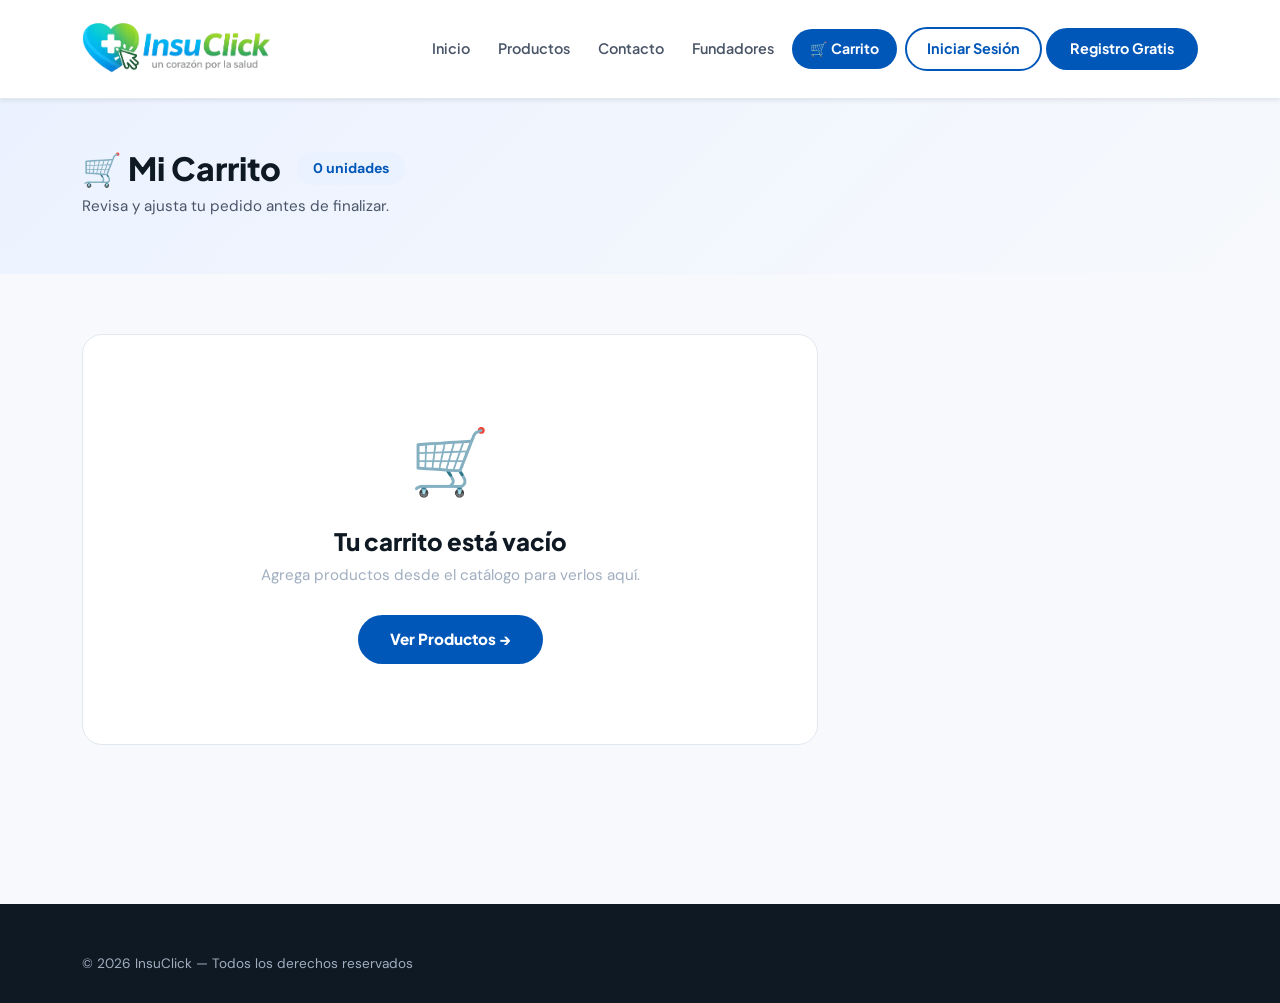
==== carrito.html @ 4cfe907f "proyecto insuclick final" ====
<!DOCTYPE html>
<html lang="es">
<head>
  <meta charset="UTF-8">
  <meta name="viewport" content="width=device-width, initial-scale=1.0">
  <title>Carrito de Compras — InsuClick</title>
  <link rel="icon" href="img/favicon.png">
  <link href="https://cdn.jsdelivr.net/npm/bootstrap@5.3.3/dist/css/bootstrap.min.css" rel="stylesheet">
  <link rel="stylesheet" href="css/styles.css">
  <style>
    /* ---- Layout de dos columnas ---- */
    .cart-page { padding: 60px 0 90px; background: #F7F9FC; min-height: 70vh; }

    /* ---- Fila de producto ---- */
    .cart-item {
      background: #fff;
      border-radius: 16px;
      border: 1px solid #E2E8F0;
      padding: 20px 24px;
      margin-bottom: 16px;
      display: flex;
      align-items: center;
      gap: 20px;
      transition: box-shadow .2s;
    }
    .cart-item:hover { box-shadow: 0 4px 20px rgba(0,87,184,.08); }
    .cart-item-img {
      width: 80px; height: 80px;
      object-fit: contain;
      border-radius: 10px;
      border: 1px solid #E2E8F0;
      background: #F7F9FC;
      flex-shrink: 0;
      padding: 6px;
    }
    .cart-item-info { flex: 1; min-width: 0; }
    .cart-item-info h6 { font-weight: 700; font-size: 1rem; margin-bottom: 4px; white-space: nowrap; overflow: hidden; text-overflow: ellipsis; }
    .cart-item-info .unit-price { color: #A0AEC0; font-size: .85rem; }

    /* Selector de cantidad en carrito */
    .cart-qty-selector {
      display: flex;
      align-items: center;
      gap: 0;
      border: 1.5px solid #E2E8F0;
      border-radius: 50px;
      overflow: hidden;
      width: 120px;
      flex-shrink: 0;
    }
    .cart-qty-btn {
      width: 36px; height: 36px;
      background: #F7F9FC;
      border: none;
      font-size: 1.1rem;
      font-weight: 700;
      color: #0057B8;
      cursor: pointer;
      transition: background .2s;
    }
    .cart-qty-btn:hover { background: #EBF2FF; }
    .cart-qty-input {
      width: 100%;
      border: none;
      text-align: center;
      font-weight: 700;
      font-size: .9rem;
      color: #0F1923;
      background: #fff;
      outline: none;
      -moz-appearance: textfield;
    }
    .cart-qty-input::-webkit-outer-spin-button,
    .cart-qty-input::-webkit-inner-spin-button { -webkit-appearance: none; }

    .cart-item-subtotal {
      font-weight: 800;
      font-size: 1.05rem;
      color: #0057B8;
      font-family: 'Plus Jakarta Sans', sans-serif;
      width: 110px;
      text-align: right;
      flex-shrink: 0;
    }
    .btn-remove-item {
      background: none;
      border: none;
      color: #A0AEC0;
      font-size: 1.2rem;
      cursor: pointer;
      padding: 4px 6px;
      border-radius: 8px;
      transition: color .2s, background .2s;
      flex-shrink: 0;
    }
    .btn-remove-item:hover { color: #E53E3E; background: #FFF5F5; }

    /* ---- Panel resumen ---- */
    .cart-summary {
      background: #fff;
      border-radius: 20px;
      border: 1px solid #E2E8F0;
      padding: 32px 28px;
      position: sticky;
      top: 90px;
    }
    .cart-summary h4 { font-weight: 800; font-size: 1.2rem; margin-bottom: 24px; }
    .summary-row {
      display: flex;
      justify-content: space-between;
      align-items: center;
      padding: 10px 0;
      border-bottom: 1px solid #F0F4F8;
      font-size: .92rem;
      color: #4A5568;
    }
    .summary-row:last-of-type { border: none; }
    .summary-total {
      display: flex;
      justify-content: space-between;
      align-items: center;
      padding: 16px 0 0;
      border-top: 2px solid #E2E8F0;
      margin-top: 8px;
    }
    .summary-total span:first-child { font-weight: 800; font-size: 1rem; }
    .summary-total span:last-child  { font-weight: 800; font-size: 1.4rem; color: #0057B8; font-family: 'Plus Jakarta Sans',sans-serif; }
    .btn-checkout {
      width: 100%;
      background: #0057B8;
      color: #fff;
      border: none;
      border-radius: 50px;
      padding: 15px;
      font-weight: 800;
      font-family: 'Plus Jakarta Sans', sans-serif;
      font-size: 1rem;
      cursor: pointer;
      transition: background .2s, transform .2s;
      margin-top: 20px;
    }
    .btn-checkout:hover { background: #003E8A; transform: translateY(-2px); }
    .btn-clear-cart {
      width: 100%;
      background: none;
      border: 1.5px solid #E2E8F0;
      color: #A0AEC0;
      border-radius: 50px;
      padding: 11px;
      font-weight: 700;
      font-size: .88rem;
      cursor: pointer;
      transition: all .2s;
      margin-top: 10px;
    }
    .btn-clear-cart:hover { border-color: #E53E3E; color: #E53E3E; }

    /* ---- Empty state ---- */
    .cart-empty {
      text-align: center;
      padding: 80px 20px;
      background: #fff;
      border-radius: 20px;
      border: 1px solid #E2E8F0;
    }
    .cart-empty .empty-icon { font-size: 4rem; margin-bottom: 16px; }
    .cart-empty h4 { font-weight: 800; color: #0F1923; margin-bottom: 8px; }
    .cart-empty p { color: #A0AEC0; font-size: .95rem; margin-bottom: 28px; }

    /* ---- Modal pedido ---- */
    @media (max-width: 768px) {
      .cart-item { flex-wrap: wrap; }
      .cart-item-subtotal { width: auto; }
      .cart-summary { position: static; margin-top: 24px; }
    }
  </style>
</head>
<body>

<nav class="navbar navbar-expand-lg navbar-light bg-white shadow-sm" id="main-navbar"></nav>

<!-- HEADER -->
<section style="background:linear-gradient(135deg,#EBF2FF,#f7f9fc); padding:50px 0 40px;">
  <div class="container">
    <div class="d-flex align-items-center gap-3 flex-wrap">
      <h1 style="font-size:2rem;font-weight:800;margin:0;">🛒 Mi Carrito</h1>
      <span id="header-count" style="background:#EBF2FF;color:#0057B8;font-weight:700;font-size:.88rem;
        padding:6px 16px;border-radius:50px;"></span>
    </div>
    <p style="color:#4A5568;font-size:.95rem;margin-top:8px;">
      Revisa y ajusta tu pedido antes de finalizar.
    </p>
  </div>
</section>

<!-- CONTENIDO PRINCIPAL -->
<section class="cart-page">
  <div class="container">
    <div class="row g-4">

      <!-- Lista de ítems -->
      <div class="col-lg-8">
        <div id="cart-items-container"></div>
      </div>

      <!-- Resumen -->
      <div class="col-lg-4">
        <div class="cart-summary" id="cart-summary-panel">
          <h4>Resumen del pedido</h4>
          <div id="summary-rows"></div>
          <div class="summary-total">
            <span>Total</span>
            <span id="summary-total-price">$ 0</span>
          </div>
          <button class="btn-checkout" onclick="openCheckout()">
            Realizar Pedido →
          </button>
          <button class="btn-clear-cart" onclick="clearCart()">
            🗑️ Vaciar carrito
          </button>
          <p style="color:#A0AEC0;font-size:.78rem;text-align:center;margin-top:14px;line-height:1.5;">
            Al hacer clic en "Realizar Pedido" enviaremos<br>tu solicitud al proveedor por WhatsApp.
          </p>
        </div>
      </div>

    </div>
  </div>
</section>

<!-- MODAL CONFIRMACIÓN DE PEDIDO -->
<div class="modal fade" id="checkoutModal" tabindex="-1" aria-hidden="true">
  <div class="modal-dialog modal-dialog-centered" style="max-width:480px;">
    <div class="modal-content" style="border-radius:20px;border:none;padding:8px;">
      <div class="modal-header" style="border-bottom:1px solid #E2E8F0;padding:20px 28px;">
        <h5 class="modal-title" style="font-family:'Plus Jakarta Sans',sans-serif;font-weight:800;">
          📋 Confirmar Pedido
        </h5>
        <button type="button" class="btn-close" data-bs-dismiss="modal"></button>
      </div>
      <div class="modal-body" style="padding:28px;">
        <p style="color:#4A5568;font-size:.92rem;margin-bottom:20px;">
          Completa tus datos para enviar el pedido al proveedor.
        </p>
        <div class="mb-3">
          <label class="form-label">Nombre completo *</label>
          <input type="text" class="form-control" id="co-nombre" placeholder="Tu nombre">
          <div class="form-error">El nombre es obligatorio.</div>
        </div>
        <div class="mb-3">
          <label class="form-label">Teléfono / WhatsApp *</label>
          <input type="tel" class="form-control" id="co-telefono" placeholder="300 000 0000">
          <div class="form-error">Teléfono inválido.</div>
        </div>
        <div class="mb-3">
          <label class="form-label">Correo electrónico</label>
          <input type="email" class="form-control" id="co-email" placeholder="correo@ejemplo.com">
        </div>
        <div class="mb-3">
          <label class="form-label">Dirección de entrega *</label>
          <textarea class="form-control" id="co-direccion" rows="2" placeholder="Calle, barrio, ciudad..."></textarea>
          <div class="form-error">La dirección es obligatoria.</div>
        </div>
        <div class="mb-0">
          <label class="form-label">Nota adicional</label>
          <textarea class="form-control" id="co-nota" rows="2" placeholder="Instrucciones especiales, urgencia..."></textarea>
        </div>

        <!-- Resumen mini -->
        <div style="background:#F7F9FC;border-radius:12px;padding:16px;margin-top:20px;">
          <p style="font-weight:700;font-size:.85rem;margin-bottom:10px;color:#0F1923;">Resumen del pedido:</p>
          <div id="mini-summary"></div>
          <div style="border-top:1px solid #E2E8F0;margin-top:10px;padding-top:10px;display:flex;justify-content:space-between;">
            <strong style="font-size:.92rem;">Total</strong>
            <strong id="mini-total" style="color:#0057B8;font-family:'Plus Jakarta Sans',sans-serif;"></strong>
          </div>
        </div>
      </div>
      <div class="modal-footer" style="border-top:1px solid #E2E8F0;padding:16px 28px;gap:10px;">
        <button type="button" class="btn btn-light" data-bs-dismiss="modal">Cancelar</button>
        <button type="button" onclick="confirmOrder()"
          style="background:#0057B8;color:#fff;border:none;border-radius:50px;padding:11px 28px;
          font-weight:800;font-family:'Plus Jakarta Sans',sans-serif;font-size:.92rem;cursor:pointer;">
          ✅ Confirmar Pedido
        </button>
      </div>
    </div>
  </div>
</div>

<!-- MODAL ÉXITO -->
<div class="modal fade" id="successModal" tabindex="-1" aria-hidden="true" data-bs-backdrop="static">
  <div class="modal-dialog modal-dialog-centered" style="max-width:420px;">
    <div class="modal-content" style="border-radius:20px;border:none;text-align:center;padding:20px;">
      <div class="modal-body" style="padding:40px 28px;">
        <div style="font-size:4rem;margin-bottom:16px;">🎉</div>
        <h4 style="font-weight:800;margin-bottom:10px;">¡Pedido enviado!</h4>
        <p style="color:#4A5568;font-size:.95rem;margin-bottom:24px;">
          Tu solicitud fue recibida. El proveedor se pondrá en contacto contigo pronto.
        </p>
        <p style="background:#F0FFF4;border-radius:10px;padding:14px;font-size:.85rem;color:#276749;">
          📱 También puedes escribirnos directamente por WhatsApp al <strong>(+57) 300 000 0000</strong>
        </p>
        <button onclick="goToProducts()"
          style="background:#0057B8;color:#fff;border:none;border-radius:50px;padding:13px 32px;
          font-weight:800;font-family:'Plus Jakarta Sans',sans-serif;font-size:.95rem;cursor:pointer;margin-top:20px;width:100%;">
          Seguir Comprando
        </button>
      </div>
    </div>
  </div>
</div>

<!-- FOOTER -->
<footer class="footer-section">
  <div class="container">
    <div class="footer-bottom" style="margin-top:0;padding-top:0;border:none;">
      <span>© 2026 InsuClick — Todos los derechos reservados</span>
    </div>
  </div>
</footer>

<script src="https://cdn.jsdelivr.net/npm/bootstrap@5.3.3/dist/js/bootstrap.bundle.min.js"></script>
<script src="js/auth.js"></script>
<script src="js/products.js"></script>
<script src="js/cart.js"></script>
<script src="js/ui.js"></script>
<script>
  UI.renderNavbar('cart');

  const checkoutModal = new bootstrap.Modal(document.getElementById('checkoutModal'));
  const successModal  = new bootstrap.Modal(document.getElementById('successModal'));

  /* -------- Render del carrito -------- */
  function renderCart() {
    const items = Cart.list();
    const headerCount = document.getElementById('header-count');
    headerCount.textContent = `${Cart.totalUnits()} unidades`;

    const container = document.getElementById('cart-items-container');

    if (!items.length) {
      container.innerHTML = `
        <div class="cart-empty">
          <div class="empty-icon">🛒</div>
          <h4>Tu carrito está vacío</h4>
          <p>Agrega productos desde el catálogo para verlos aquí.</p>
          <a href="productos.html"
            style="background:#0057B8;color:#fff;border-radius:50px;padding:13px 32px;
            font-weight:800;font-family:'Plus Jakarta Sans',sans-serif;font-size:.95rem;
            display:inline-block;text-decoration:none;">
            Ver Productos →
          </a>
        </div>`;
      document.getElementById('cart-summary-panel').style.display = 'none';
      return;
    }

    document.getElementById('cart-summary-panel').style.display = 'block';

    container.innerHTML = items.map(item => `
      <div class="cart-item" id="item-row-${item.id}">
        <img src="${item.imagen}" alt="${item.nombre}" class="cart-item-img">
        <div class="cart-item-info">
          <h6>${item.nombre}</h6>
          <span class="unit-price">${Products.formatPrice(item.precio)} / unidad</span>
        </div>
        <div class="cart-qty-selector">
          <button class="cart-qty-btn" onclick="cartChangeQty(${item.id}, -1)">−</button>
          <input class="cart-qty-input" type="number"
                 id="cart-qty-${item.id}"
                 value="${item.cantidad}" min="1" max="${item.stock}"
                 onchange="cartSetQty(${item.id}, ${item.stock})">
          <button class="cart-qty-btn" onclick="cartChangeQty(${item.id}, +1)">+</button>
        </div>
        <div class="cart-item-subtotal">
          ${Products.formatPrice(item.precio * item.cantidad)}
        </div>
        <button class="btn-remove-item" onclick="removeItem(${item.id})" title="Eliminar">✕</button>
      </div>
    `).join('');

    renderSummary(items);
  }

  function renderSummary(items) {
    const rows = document.getElementById('summary-rows');
    const totalEl = document.getElementById('summary-total-price');
    rows.innerHTML = items.map(i => `
      <div class="summary-row">
        <span style="max-width:180px;overflow:hidden;text-overflow:ellipsis;white-space:nowrap;">${i.nombre}</span>
        <span style="flex-shrink:0;margin-left:8px;">${i.cantidad} × ${Products.formatPrice(i.precio)}</span>
      </div>
    `).join('');
    totalEl.textContent = Products.formatPrice(Cart.totalPrice());
  }

  /* -------- Controles de cantidad -------- */
  function cartChangeQty(id, delta) {
    const item  = Cart.list().find(i => i.id === id);
    if (!item) return;
    const newQty = Math.max(1, Math.min(item.cantidad + delta, item.stock));
    Cart.setQty(id, newQty);
    renderCart();
  }

  function cartSetQty(id, maxStock) {
    const input = document.getElementById(`cart-qty-${id}`);
    let val = parseInt(input.value);
    if (isNaN(val) || val < 1) val = 1;
    if (val > maxStock) val = maxStock;
    Cart.setQty(id, val);
    renderCart();
  }

  function removeItem(id) {
    Cart.remove(id);
    UI.toast('Producto eliminado del carrito.', 'warning', 2500);
    renderCart();
  }

  function clearCart() {
    if (!Cart.list().length) return;
    Cart.clear();
    UI.toast('Carrito vaciado.', 'info', 2000);
    renderCart();
  }

  /* -------- Checkout -------- */
  function openCheckout() {
    if (!Cart.list().length) return;

    // Autocompletar si hay sesión
    const user = Auth.currentUser();
    if (user) {
      document.getElementById('co-nombre').value   = user.nombre;
      document.getElementById('co-email').value    = user.email;
      document.getElementById('co-telefono').value = user.telefono || '';
    }

    // Mini resumen en el modal
    const items = Cart.list();
    document.getElementById('mini-summary').innerHTML = items.map(i => `
      <div style="display:flex;justify-content:space-between;font-size:.83rem;color:#4A5568;margin-bottom:5px;">
        <span>${i.nombre} × ${i.cantidad}</span>
        <span>${Products.formatPrice(i.precio * i.cantidad)}</span>
      </div>
    `).join('');
    document.getElementById('mini-total').textContent = Products.formatPrice(Cart.totalPrice());

    checkoutModal.show();
  }

  function confirmOrder() {
    const nombre    = document.getElementById('co-nombre');
    const telefono  = document.getElementById('co-telefono');
    const direccion = document.getElementById('co-direccion');

    let valid = true;
    if (!UI.validateField(nombre,   { required: true, minLen: 3 })) valid = false;
    if (!UI.validateField(telefono, { required: true, tel: true })) valid = false;
    if (!UI.validateField(direccion,{ required: true, minLen: 5 })) valid = false;
    if (!valid) return;

    // Aquí iría la llamada al backend. Por ahora simulamos el envío.
    checkoutModal.hide();
    setTimeout(() => {
      Cart.clear();
      successModal.show();
    }, 400);
  }

  function goToProducts() {
    window.location.href = 'productos.html';
  }

  /* -------- Actualizar cuando cambia el carrito -------- */
  window.addEventListener('cart:updated', renderCart);

  renderCart();
</script>
</body>
</html>
---- css/styles.css ----
/* ========================================= */
/* VARIABLES DE COLOR Y TIPOGRAFÍA           */
/* ========================================= */

@import url('https://fonts.googleapis.com/css2?family=Plus+Jakarta+Sans:wght@400;500;600;700;800&family=DM+Sans:wght@300;400;500&display=swap');

:root {
  --primary:       #0057B8;
  --primary-dark:  #003E8A;
  --primary-light: #EBF2FF;
  --accent:        #00C6A2;
  --accent-dark:   #009E82;
  --danger:        #E53E3E;
  --warning:       #F6AD55;
  --success:       #38A169;
  --text-dark:     #0F1923;
  --text-mid:      #4A5568;
  --text-light:    #A0AEC0;
  --bg-light:      #F7F9FC;
  --bg-white:      #FFFFFF;
  --border:        #E2E8F0;
  --shadow-sm:     0 2px 8px rgba(0,87,184,.08);
  --shadow-md:     0 6px 24px rgba(0,87,184,.13);
  --shadow-lg:     0 16px 48px rgba(0,87,184,.16);
  --radius:        16px;
  --radius-sm:     10px;
  --radius-pill:   50px;
  --transition:    .25s cubic-bezier(.4,0,.2,1);
  --font-head:     'Plus Jakarta Sans', sans-serif;
  --font-body:     'DM Sans', sans-serif;
}

/* ========================================= */
/* RESET Y BASE                              */
/* ========================================= */

*, *::before, *::after { box-sizing: border-box; }

body {
  margin: 0; padding: 0;
  font-family: var(--font-body);
  color: var(--text-dark);
  background: var(--bg-white);
  overflow-x: hidden;
}

img { max-width: 100%; display: block; }

a { text-decoration: none; color: inherit; }

h1,h2,h3,h4,h5,h6 { font-family: var(--font-head); }

/* ========================================= */
/* NAVBAR                                    */
/* ========================================= */

.navbar {
  padding: 14px 0;
  background: rgba(255,255,255,.95) !important;
  backdrop-filter: blur(12px);
  border-bottom: 1px solid var(--border);
  position: sticky;
  top: 0;
  z-index: 1000;
  transition: box-shadow var(--transition);
}

.navbar.scrolled { box-shadow: var(--shadow-md); }

.logo-img { height: 60px; width: auto; object-fit: contain; }

.nav-link {
  font-family: var(--font-head);
  font-weight: 600;
  font-size: .9rem;
  color: var(--text-mid) !important;
  padding: 8px 14px !important;
  border-radius: var(--radius-sm);
  transition: color var(--transition), background var(--transition);
}

.nav-link:hover,
.nav-link.active {
  color: var(--primary) !important;
  background: var(--primary-light);
}

.nav-link.active {
  font-weight: 700;
}

.btn-nav-register {
  background: var(--primary);
  color: #fff !important;
  border-radius: var(--radius-pill);
  padding: 10px 24px !important;
  font-weight: 700;
  font-family: var(--font-head);
  transition: background var(--transition), transform var(--transition);
  border: none;
}
.btn-nav-register:hover {
  background: var(--primary-dark);
  color: #fff !important;
  transform: translateY(-2px);
}

/* Botón login */
.btn-nav-login {
  border: 2px solid var(--primary);
  color: var(--primary) !important;
  border-radius: var(--radius-pill);
  padding: 9px 20px !important;
  font-weight: 700;
  font-family: var(--font-head);
  transition: all var(--transition);
  background: transparent;
}
.btn-nav-login:hover {
  background: var(--primary-light);
  transform: translateY(-2px);
}

/* Usuario autenticado en nav */
.nav-user-info {
  display: flex;
  align-items: center;
  gap: 10px;
  font-family: var(--font-head);
  font-weight: 600;
  font-size: .88rem;
  color: var(--text-mid);
}
.nav-user-avatar {
  width: 36px; height: 36px;
  border-radius: 50%;
  background: var(--primary);
  color: #fff;
  display: flex; align-items: center; justify-content: center;
  font-size: .85rem;
  font-weight: 700;
}
.btn-logout {
  background: none;
  border: none;
  color: var(--danger);
  font-weight: 600;
  font-size: .85rem;
  cursor: pointer;
  padding: 4px 8px;
  border-radius: 6px;
  transition: background var(--transition);
}
.btn-logout:hover { background: #FFF5F5; }

/* ========================================= */
/* HERO BANNER                               */
/* ========================================= */

.hero-banner { width: 100%; overflow: hidden; position: relative; }

.banner-img {
  width: 100%;
  height: 78vh;
  object-fit: cover;
  display: block;
}

/* ========================================= */
/* SECCIÓN TÍTULOS                           */
/* ========================================= */

.section-title {
  text-align: center;
  margin-bottom: 50px;
}
.section-title h2 {
  font-size: 2.2rem;
  font-weight: 800;
  color: var(--text-dark);
  margin-bottom: 10px;
}
.section-title p {
  color: var(--text-mid);
  font-size: 1.05rem;
  max-width: 500px;
  margin: 0 auto;
}
.section-badge {
  display: inline-block;
  background: var(--primary-light);
  color: var(--primary);
  font-family: var(--font-head);
  font-weight: 700;
  font-size: .78rem;
  letter-spacing: .06em;
  text-transform: uppercase;
  padding: 6px 16px;
  border-radius: var(--radius-pill);
  margin-bottom: 14px;
}

/* ========================================= */
/* TARJETAS PRODUCTO                         */
/* ========================================= */

.products-section { padding: 90px 0; }

.product-card {
  background: var(--bg-white);
  padding: 32px 24px;
  border-radius: var(--radius);
  text-align: center;
  box-shadow: var(--shadow-sm);
  border: 1px solid var(--border);
  transition: transform var(--transition), box-shadow var(--transition);
  margin-bottom: 28px;
  height: 100%;
  display: flex; flex-direction: column; align-items: center;
}
.product-card:hover {
  transform: translateY(-8px);
  box-shadow: var(--shadow-md);
}
.product-img {
  width: 140px; height: 140px;
  object-fit: contain;
  margin-bottom: 20px;
}
.product-card h5 {
  font-size: 1.1rem;
  font-weight: 700;
  margin-bottom: 6px;
  color: var(--text-dark);
}
.product-card p {
  color: var(--text-mid);
  font-size: .92rem;
  flex: 1;
  margin-bottom: 18px;
}
.product-price {
  font-size: 1.3rem;
  font-weight: 800;
  color: var(--primary);
  font-family: var(--font-head);
  margin-bottom: 14px;
}
.btn-product {
  background: var(--primary);
  color: #fff;
  border: none;
  border-radius: var(--radius-pill);
  padding: 10px 22px;
  font-weight: 700;
  font-family: var(--font-head);
  font-size: .9rem;
  transition: background var(--transition), transform var(--transition);
  width: 100%;
}
.btn-product:hover {
  background: var(--primary-dark);
  color: #fff;
  transform: scale(1.03);
}

/* ========================================= */
/* CATEGORÍAS                                */
/* ========================================= */

.categories-section { padding: 90px 0; background: var(--bg-light); }

.category-card {
  background: var(--bg-white);
  padding: 32px 20px;
  border-radius: var(--radius);
  text-align: center;
  border: 1px solid var(--border);
  transition: transform var(--transition), box-shadow var(--transition);
  margin-bottom: 28px;
  cursor: pointer;
}
.category-card:hover {
  transform: translateY(-6px);
  box-shadow: var(--shadow-md);
  border-color: var(--primary);
}
.category-img {
  width: 110px; height: 160px;
  object-fit: contain;
  margin: 0 auto 16px;
}
.category-card h5 {
  font-size: 1rem;
  font-weight: 700;
  color: var(--text-dark);
}

/* ========================================= */
/* FUNDADORES                                */
/* ========================================= */

.founders-section { padding: 90px 0; }

.founder-card {
  text-align: center;
  margin-bottom: 36px;
  padding: 28px 20px;
  border-radius: var(--radius);
  transition: transform var(--transition);
}
.founder-card:hover { transform: translateY(-6px); }
.founder-img {
  width: 160px; height: 160px;
  border-radius: 50%;
  object-fit: cover;
  margin: 0 auto 18px;
  border: 4px solid var(--primary-light);
  box-shadow: var(--shadow-sm);
}
.founder-card h5 {
  font-weight: 700;
  font-size: 1.1rem;
  margin-bottom: 4px;
  color: var(--text-dark);
}
.founder-card .founder-role {
  color: var(--primary);
  font-size: .88rem;
  font-weight: 600;
}
.founder-card p {
  color: var(--text-mid);
  font-size: .9rem;
  margin-top: 10px;
}

/* ========================================= */
/* CONTACTO                                  */
/* ========================================= */

.contact-section { padding: 90px 0; background: var(--bg-light); }

.contact-card {
  background: var(--bg-white);
  border-radius: var(--radius);
  padding: 44px 40px;
  box-shadow: var(--shadow-sm);
  border: 1px solid var(--border);
}
.contact-info-item {
  display: flex;
  align-items: flex-start;
  gap: 16px;
  margin-bottom: 28px;
}
.contact-icon {
  width: 48px; height: 48px;
  border-radius: 12px;
  background: var(--primary-light);
  display: flex; align-items: center; justify-content: center;
  flex-shrink: 0;
  font-size: 1.3rem;
}
.contact-info-item strong {
  display: block;
  font-weight: 700;
  margin-bottom: 3px;
  color: var(--text-dark);
}
.contact-info-item span {
  color: var(--text-mid);
  font-size: .92rem;
}

/* ========================================= */
/* ADMIN PANEL / CRUD                        */
/* ========================================= */

.admin-section { padding: 90px 0; }

.admin-header {
  display: flex;
  align-items: center;
  justify-content: space-between;
  margin-bottom: 32px;
  flex-wrap: wrap;
  gap: 16px;
}
.admin-header h2 {
  font-size: 1.8rem;
  font-weight: 800;
  margin: 0;
}

.table-container {
  background: var(--bg-white);
  border-radius: var(--radius);
  box-shadow: var(--shadow-sm);
  border: 1px solid var(--border);
  overflow: hidden;
}
.table th {
  background: var(--bg-light);
  font-family: var(--font-head);
  font-weight: 700;
  font-size: .85rem;
  letter-spacing: .03em;
  text-transform: uppercase;
  color: var(--text-mid);
  border-bottom: 2px solid var(--border);
  padding: 16px 20px;
}
.table td {
  padding: 14px 20px;
  vertical-align: middle;
  border-bottom: 1px solid var(--border);
  font-size: .92rem;
  color: var(--text-dark);
}
.table tbody tr:last-child td { border-bottom: none; }
.table tbody tr:hover td { background: var(--bg-light); }

.table-product-img {
  width: 50px; height: 50px;
  object-fit: contain;
  border-radius: 8px;
  border: 1px solid var(--border);
}

.badge-category {
  background: var(--primary-light);
  color: var(--primary);
  font-weight: 700;
  font-size: .75rem;
  padding: 4px 12px;
  border-radius: var(--radius-pill);
}

/* ========================================= */
/* BOTONES GENERALES                         */
/* ========================================= */

.btn-primary-ic {
  background: var(--primary);
  color: #fff;
  border: none;
  border-radius: var(--radius-pill);
  padding: 11px 26px;
  font-weight: 700;
  font-family: var(--font-head);
  font-size: .92rem;
  cursor: pointer;
  transition: background var(--transition), transform var(--transition);
}
.btn-primary-ic:hover { background: var(--primary-dark); transform: translateY(-2px); }

.btn-accent-ic {
  background: var(--accent);
  color: #fff;
  border: none;
  border-radius: var(--radius-pill);
  padding: 11px 26px;
  font-weight: 700;
  font-family: var(--font-head);
  font-size: .92rem;
  cursor: pointer;
  transition: background var(--transition), transform var(--transition);
}
.btn-accent-ic:hover { background: var(--accent-dark); transform: translateY(-2px); }

.btn-danger-ic {
  background: var(--danger);
  color: #fff;
  border: none;
  border-radius: var(--radius-sm);
  padding: 7px 14px;
  font-weight: 600;
  font-size: .82rem;
  cursor: pointer;
  transition: opacity var(--transition);
}
.btn-danger-ic:hover { opacity: .85; }

.btn-edit-ic {
  background: var(--primary-light);
  color: var(--primary);
  border: none;
  border-radius: var(--radius-sm);
  padding: 7px 14px;
  font-weight: 600;
  font-size: .82rem;
  cursor: pointer;
  transition: background var(--transition);
}
.btn-edit-ic:hover { background: #d0e4ff; }

/* ========================================= */
/* FORMULARIOS (modales y páginas)           */
/* ========================================= */

.form-label {
  font-weight: 600;
  font-size: .88rem;
  color: var(--text-dark);
  margin-bottom: 6px;
}
.form-control,
.form-select {
  height: 50px;
  border-radius: var(--radius-sm);
  border: 1.5px solid var(--border);
  font-family: var(--font-body);
  font-size: .92rem;
  transition: border-color var(--transition), box-shadow var(--transition);
}
.form-control:focus,
.form-select:focus {
  border-color: var(--primary);
  box-shadow: 0 0 0 3px rgba(0,87,184,.12);
  outline: none;
}
textarea.form-control { height: auto; }

.form-error {
  color: var(--danger);
  font-size: .8rem;
  margin-top: 4px;
  display: none;
}
.form-control.is-invalid { border-color: var(--danger); }
.form-control.is-invalid + .form-error { display: block; }

/* ========================================= */
/* MODALES                                   */
/* ========================================= */

.modal-content {
  border-radius: 20px;
  border: none;
  padding: 8px;
  box-shadow: var(--shadow-lg);
}
.modal-header {
  border-bottom: 1px solid var(--border);
  padding: 20px 28px;
}
.modal-title {
  font-family: var(--font-head);
  font-weight: 800;
  font-size: 1.25rem;
  color: var(--text-dark);
}
.modal-body { padding: 28px; }
.modal-footer {
  border-top: 1px solid var(--border);
  padding: 16px 28px;
}

/* ========================================= */
/* ALERTAS / TOAST                           */
/* ========================================= */

.toast-container { position: fixed; top: 80px; right: 20px; z-index: 9999; }

.toast-ic {
  background: var(--bg-white);
  border-left: 4px solid var(--success);
  border-radius: 12px;
  padding: 16px 20px;
  box-shadow: var(--shadow-md);
  min-width: 280px;
  display: flex;
  align-items: center;
  gap: 12px;
  font-family: var(--font-head);
  font-weight: 600;
  font-size: .92rem;
  animation: slideIn .3s ease;
  margin-bottom: 10px;
}
.toast-ic.error { border-left-color: var(--danger); }
.toast-ic.warning { border-left-color: var(--warning); }

@keyframes slideIn {
  from { transform: translateX(100px); opacity: 0; }
  to   { transform: translateX(0); opacity: 1; }
}

/* ========================================= */
/* ESTADO VACÍO                              */
/* ========================================= */

.empty-state {
  text-align: center;
  padding: 70px 20px;
  color: var(--text-light);
}
.empty-state .empty-icon {
  font-size: 4rem;
  margin-bottom: 18px;
  opacity: .4;
}
.empty-state h4 {
  font-size: 1.2rem;
  font-weight: 700;
  color: var(--text-mid);
  margin-bottom: 8px;
}
.empty-state p {
  font-size: .92rem;
  margin-bottom: 24px;
}

/* ========================================= */
/* FOOTER                                    */
/* ========================================= */

.footer-section {
  background: #0F1923;
  color: #A0AEC0;
  padding: 50px 0 28px;
}
.footer-logo { height: 48px; filter: brightness(0) invert(1); opacity: .85; }
.footer-section h6 {
  font-family: var(--font-head);
  font-weight: 700;
  color: #fff;
  font-size: .85rem;
  letter-spacing: .06em;
  text-transform: uppercase;
  margin-bottom: 16px;
}
.footer-link {
  color: #A0AEC0;
  font-size: .9rem;
  display: block;
  margin-bottom: 8px;
  transition: color var(--transition);
}
.footer-link:hover { color: #fff; }
.footer-bottom {
  border-top: 1px solid #1E2D3D;
  margin-top: 40px;
  padding-top: 24px;
  font-size: .85rem;
  display: flex;
  justify-content: space-between;
  align-items: center;
  flex-wrap: wrap;
  gap: 12px;
}
.footer-socials { display: flex; gap: 12px; }
.footer-social-btn {
  width: 38px; height: 38px;
  border-radius: 50%;
  background: #1E2D3D;
  display: flex; align-items: center; justify-content: center;
  transition: background var(--transition);
  overflow: hidden;
}
.footer-social-btn:hover { background: var(--primary); }
.footer-social-btn img { width: 20px; height: 20px; object-fit: contain; }

/* ========================================= */
/* BUSCADOR DE PRODUCTOS                     */
/* ========================================= */

.search-bar-wrapper {
  position: relative;
  max-width: 400px;
}
.search-bar-wrapper input {
  padding-left: 44px;
  border-radius: var(--radius-pill);
  border: 1.5px solid var(--border);
  height: 46px;
  font-size: .92rem;
  width: 100%;
}
.search-bar-wrapper input:focus {
  border-color: var(--primary);
  box-shadow: 0 0 0 3px rgba(0,87,184,.12);
  outline: none;
}
.search-icon {
  position: absolute;
  left: 16px; top: 50%;
  transform: translateY(-50%);
  color: var(--text-light);
  font-size: 1rem;
}

/* ========================================= */
/* PÁGINA DE AUTH (login / registro)         */
/* ========================================= */

.auth-page {
  min-height: 100vh;
  background: linear-gradient(135deg, var(--primary) 0%, #003E8A 60%, #00C6A2 100%);
  display: flex;
  align-items: center;
  justify-content: center;
  padding: 40px 16px;
}
.auth-card {
  background: var(--bg-white);
  border-radius: 24px;
  padding: 48px 44px;
  width: 100%;
  max-width: 460px;
  box-shadow: var(--shadow-lg);
}
.auth-logo { height: 56px; margin: 0 auto 28px; display: block; }
.auth-card h2 {
  font-size: 1.8rem;
  font-weight: 800;
  margin-bottom: 6px;
  color: var(--text-dark);
}
.auth-card .auth-subtitle {
  color: var(--text-mid);
  font-size: .95rem;
  margin-bottom: 32px;
}
.auth-divider {
  text-align: center;
  position: relative;
  margin: 24px 0;
  color: var(--text-light);
  font-size: .85rem;
}
.auth-divider::before {
  content: '';
  position: absolute;
  left: 0; top: 50%;
  width: 42%; height: 1px;
  background: var(--border);
}
.auth-divider::after {
  content: '';
  position: absolute;
  right: 0; top: 50%;
  width: 42%; height: 1px;
  background: var(--border);
}
.auth-switch {
  text-align: center;
  margin-top: 22px;
  font-size: .9rem;
  color: var(--text-mid);
}
.auth-switch a {
  color: var(--primary);
  font-weight: 700;
  cursor: pointer;
}
.auth-switch a:hover { text-decoration: underline; }

/* ========================================= */
/* RESPONSIVE                                */
/* ========================================= */

@media (max-width: 768px) {
  .banner-img { height: 55vh; }
  .section-title h2 { font-size: 1.7rem; }
  .auth-card { padding: 36px 24px; }
  .contact-card { padding: 28px 20px; }
  .admin-header { flex-direction: column; align-items: flex-start; }
}

@media (max-width: 480px) {
  .banner-img { height: 40vh; }
  .btn-primary-ic, .btn-accent-ic { width: 100%; text-align: center; }
}
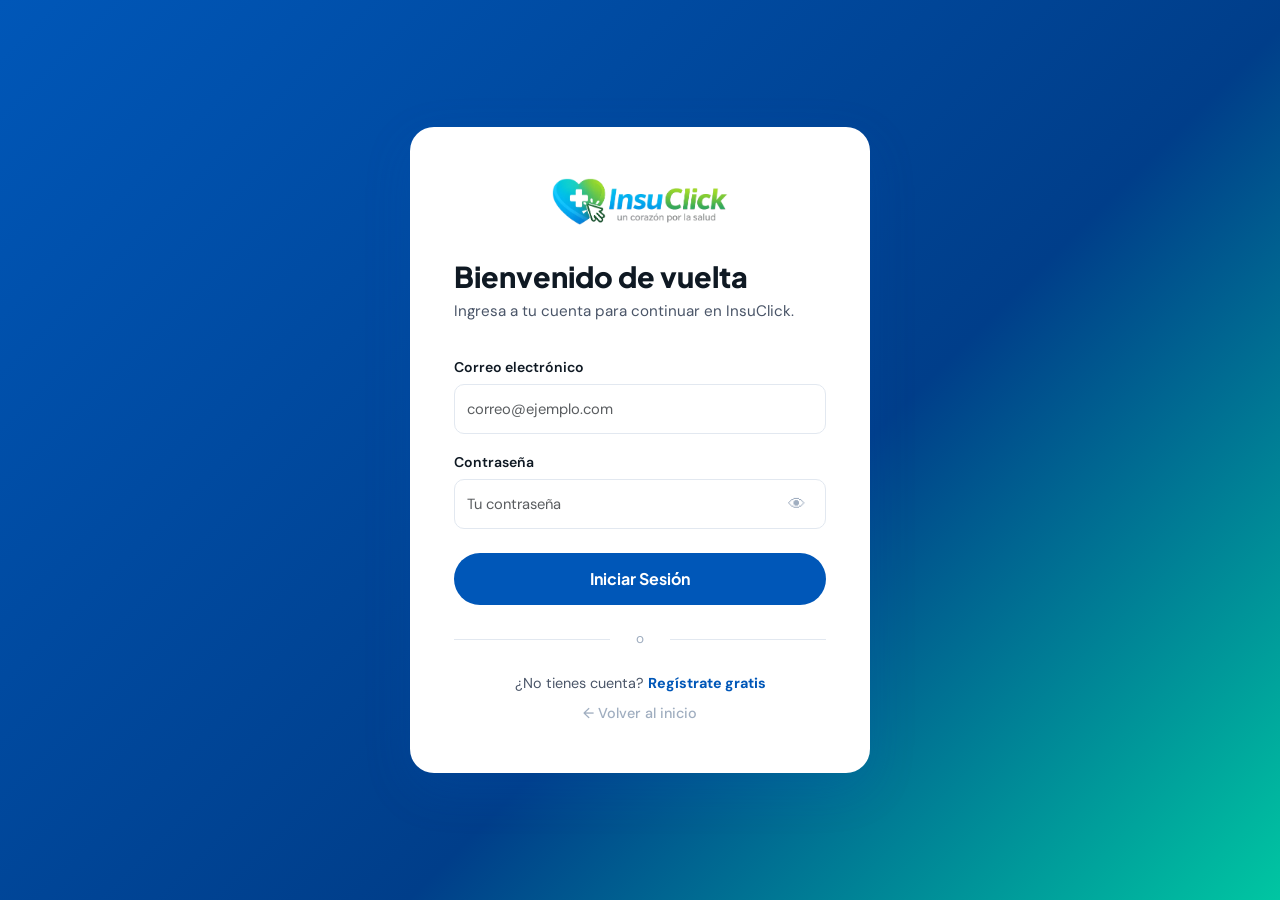
==== commit ee320060: "Actualizar portal INSUCLICK con acceso de usuarios Se actualizan las pantallas de inicio de sesión, " ====
--- a/carrito.html
+++ b/carrito.html
@@ -326,6 +326,7 @@
 <script src="js/cart.js"></script>
 <script src="js/ui.js"></script>
 <script>
+  Auth.requireAuth('login.html'); // página privada: requiere iniciar sesión
   UI.renderNavbar('cart');
 
   const checkoutModal = new bootstrap.Modal(document.getElementById('checkoutModal'));
